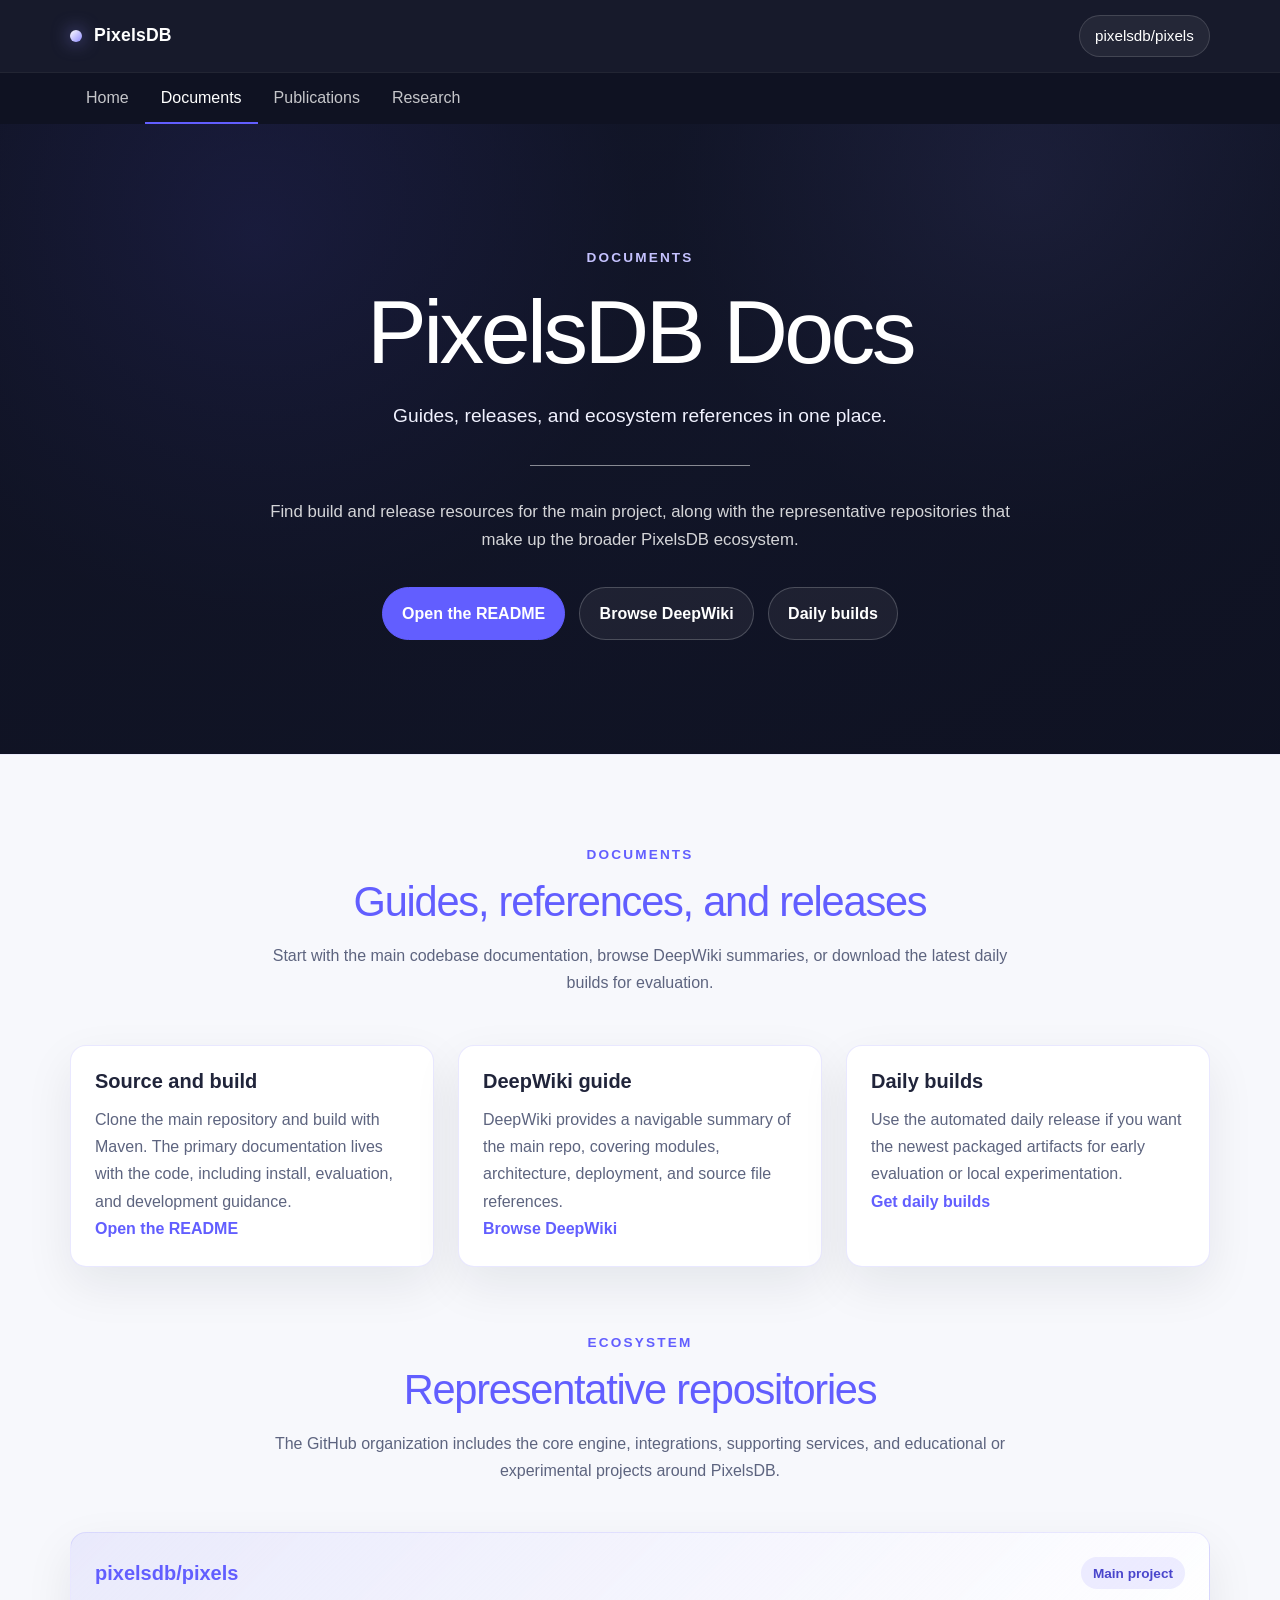
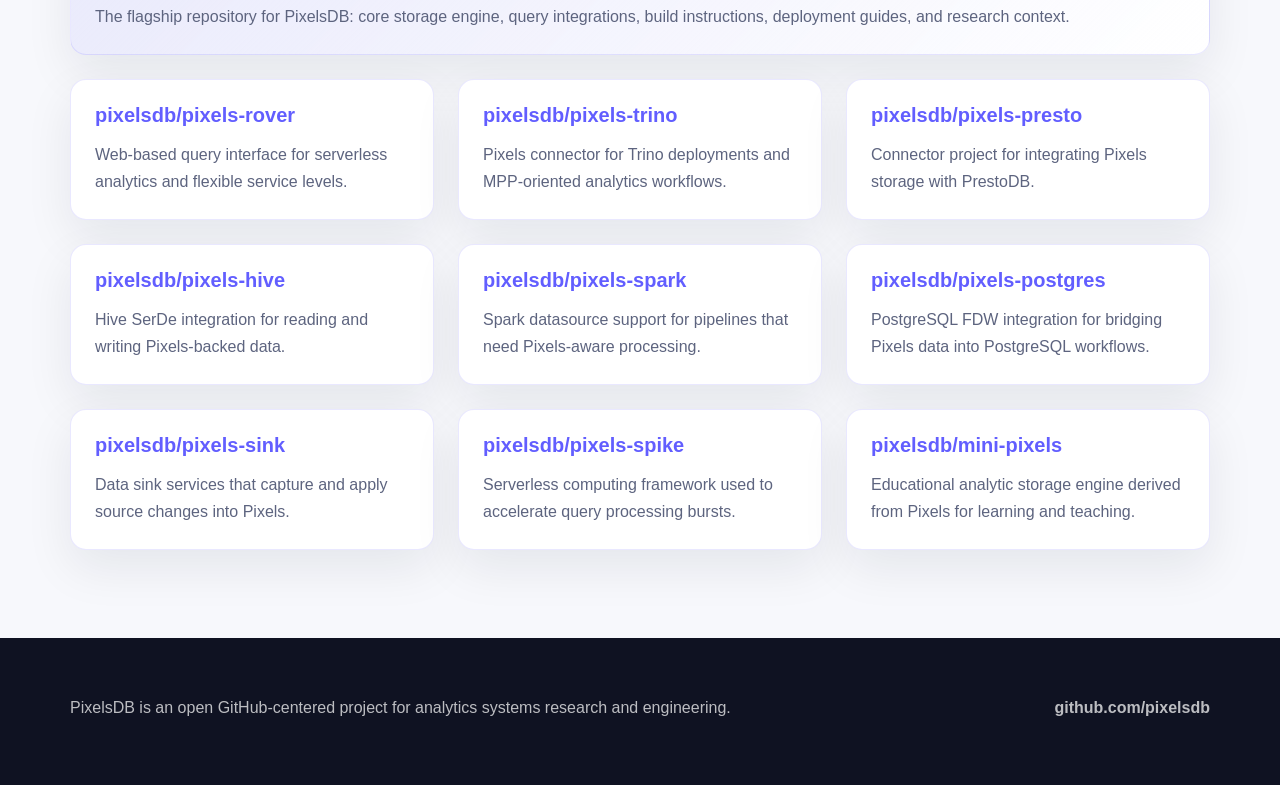
==== documents.html @ d4c9da3c "update style" ====
<!DOCTYPE html>
<html lang="en">
<head>
  <meta charset="UTF-8">
  <meta name="viewport" content="width=device-width, initial-scale=1.0">
  <meta
    name="description"
    content="Documentation, getting started resources, and ecosystem repositories for PixelsDB."
  >
  <title>PixelsDB Documents</title>
  <link rel="preconnect" href="https://img.shields.io">
  <link rel="stylesheet" href="styles.css">
</head>
<body>
  <header class="site-header">
    <div class="container site-header-top">
      <a class="brand" href="index.html">
        <span class="brand-mark" aria-hidden="true"></span>
        <span class="brand-text">PixelsDB</span>
      </a>
      <a class="source-link" href="https://github.com/pixelsdb/pixels">pixelsdb/pixels</a>
    </div>
    <nav class="site-nav" aria-label="Primary">
      <div class="container site-nav-list">
        <a class="nav-link" href="index.html">Home</a>
        <a class="nav-link nav-link-active" href="documents.html">Documents</a>
        <a class="nav-link" href="publications.html">Publications</a>
        <a class="nav-link" href="index.html#research">Research</a>
      </div>
    </nav>
  </header>

  <main id="top">
    <section class="hero">
      <div class="container">
        <p class="eyebrow">Documents</p>
        <h1>PixelsDB Docs</h1>
        <p class="hero-kicker">Guides, releases, and ecosystem references in one place.</p>
        <hr class="intro-divider">
        <p class="hero-text">
          Find build and release resources for the main project, along with the representative
          repositories that make up the broader PixelsDB ecosystem.
        </p>
        <div class="hero-actions">
          <a class="button button-primary" href="https://github.com/pixelsdb/pixels/blob/master/README.md">Open the README</a>
          <a class="button" href="https://deepwiki.com/pixelsdb/pixels">Browse DeepWiki</a>
          <a class="button" href="https://github.com/pixelsdb/pixels/releases/tag/daily-latest">Daily builds</a>
        </div>
      </div>
    </section>

    <section class="section">
      <div class="container">
        <div class="section-heading">
          <p class="eyebrow">Documents</p>
          <h2>Guides, references, and releases</h2>
          <p>
            Start with the main codebase documentation, browse DeepWiki summaries, or download the
            latest daily builds for evaluation.
          </p>
        </div>

        <div class="card-grid three-up">
          <article class="card">
            <h3>Source and build</h3>
            <p>
              Clone the main repository and build with Maven. The primary documentation lives with
              the code, including install, evaluation, and development guidance.
            </p>
            <a href="https://github.com/pixelsdb/pixels/blob/master/README.md">Open the README</a>
          </article>
          <article class="card">
            <h3>DeepWiki guide</h3>
            <p>
              DeepWiki provides a navigable summary of the main repo, covering modules, architecture,
              deployment, and source file references.
            </p>
            <a href="https://deepwiki.com/pixelsdb/pixels">Browse DeepWiki</a>
          </article>
          <article class="card">
            <h3>Daily builds</h3>
            <p>
              Use the automated daily release if you want the newest packaged artifacts for early
              evaluation or local experimentation.
            </p>
            <a href="https://github.com/pixelsdb/pixels/releases/tag/daily-latest">Get daily builds</a>
          </article>
        </div>

        <div class="section-heading section-heading-spaced">
          <p class="eyebrow">Ecosystem</p>
          <h2>Representative repositories</h2>
          <p>
            The GitHub organization includes the core engine, integrations, supporting services, and
            educational or experimental projects around PixelsDB.
          </p>
        </div>

        <div class="repo-grid">
          <article class="repo-card repo-card-featured">
            <div class="repo-card-header">
              <h3><a href="https://github.com/pixelsdb/pixels">pixelsdb/pixels</a></h3>
              <span class="repo-tag">Main project</span>
            </div>
            <p>
              The flagship repository for PixelsDB: core storage engine, query integrations, build
              instructions, deployment guides, and research context.
            </p>
          </article>

          <article class="repo-card">
            <h3><a href="https://github.com/pixelsdb/pixels-rover">pixelsdb/pixels-rover</a></h3>
            <p>Web-based query interface for serverless analytics and flexible service levels.</p>
          </article>

          <article class="repo-card">
            <h3><a href="https://github.com/pixelsdb/pixels-trino">pixelsdb/pixels-trino</a></h3>
            <p>Pixels connector for Trino deployments and MPP-oriented analytics workflows.</p>
          </article>

          <article class="repo-card">
            <h3><a href="https://github.com/pixelsdb/pixels-presto">pixelsdb/pixels-presto</a></h3>
            <p>Connector project for integrating Pixels storage with PrestoDB.</p>
          </article>

          <article class="repo-card">
            <h3><a href="https://github.com/pixelsdb/pixels-hive">pixelsdb/pixels-hive</a></h3>
            <p>Hive SerDe integration for reading and writing Pixels-backed data.</p>
          </article>

          <article class="repo-card">
            <h3><a href="https://github.com/pixelsdb/pixels-spark">pixelsdb/pixels-spark</a></h3>
            <p>Spark datasource support for pipelines that need Pixels-aware processing.</p>
          </article>

          <article class="repo-card">
            <h3><a href="https://github.com/pixelsdb/pixels-postgres">pixelsdb/pixels-postgres</a></h3>
            <p>PostgreSQL FDW integration for bridging Pixels data into PostgreSQL workflows.</p>
          </article>

          <article class="repo-card">
            <h3><a href="https://github.com/pixelsdb/pixels-sink">pixelsdb/pixels-sink</a></h3>
            <p>Data sink services that capture and apply source changes into Pixels.</p>
          </article>

          <article class="repo-card">
            <h3><a href="https://github.com/pixelsdb/pixels-spike">pixelsdb/pixels-spike</a></h3>
            <p>Serverless computing framework used to accelerate query processing bursts.</p>
          </article>

          <article class="repo-card">
            <h3><a href="https://github.com/pixelsdb/mini-pixels">pixelsdb/mini-pixels</a></h3>
            <p>Educational analytic storage engine derived from Pixels for learning and teaching.</p>
          </article>
        </div>
      </div>
    </section>
  </main>

  <footer class="site-footer">
    <div class="container footer-layout">
      <p>PixelsDB is an open GitHub-centered project for analytics systems research and engineering.</p>
      <p><a href="https://github.com/pixelsdb">github.com/pixelsdb</a></p>
    </div>
  </footer>
</body>
</html>
---- styles.css ----
:root {
  color-scheme: light;
  --bg: #f7f8fc;
  --bg-alt: #ffffff;
  --surface: #ffffff;
  --surface-muted: #f4f4ff;
  --header: #171a2b;
  --header-strong: #0f1222;
  --text: #20243a;
  --muted: #5d647f;
  --border: rgba(98, 94, 255, 0.14);
  --accent: #625eff;
  --accent-dark: #4a46cc;
  --accent-soft: rgba(98, 94, 255, 0.1);
  --shadow: 0 18px 48px rgba(16, 20, 40, 0.08);
  --radius: 16px;
  --content-width: 1140px;
}

* {
  box-sizing: border-box;
}

html {
  scroll-behavior: smooth;
}

body {
  margin: 0;
  font-family: Roboto, "Segoe UI", Helvetica, Arial, sans-serif;
  background: var(--bg);
  color: var(--text);
  line-height: 1.7;
}

a {
  color: var(--accent);
  text-decoration: none;
}

a:hover {
  color: var(--accent-dark);
}

img {
  max-width: 100%;
}

.container {
  width: min(100% - 2rem, var(--content-width));
  margin: 0 auto;
}

.site-header {
  position: static;
  background: var(--header);
  color: #ffffff;
  box-shadow: 0 8px 28px rgba(11, 13, 26, 0.22);
}

.site-header-top,
.footer-layout {
  display: flex;
  align-items: center;
  justify-content: space-between;
  gap: 1rem;
}

.site-header-top {
  min-height: 4.5rem;
}

.brand {
  display: inline-flex;
  align-items: center;
  gap: 0.75rem;
  color: #ffffff;
  font-size: 1.1rem;
  font-weight: 700;
  letter-spacing: 0.01em;
}

.brand:hover,
.source-link:hover,
.nav-link:hover {
  color: #ffffff;
}

.brand-mark {
  width: 12px;
  height: 12px;
  border-radius: 999px;
  background: linear-gradient(135deg, #ffffff 0%, #8f8bff 100%);
  box-shadow: 0 0 18px rgba(143, 139, 255, 0.7);
}

.source-link {
  display: inline-flex;
  align-items: center;
  min-height: 2.5rem;
  padding: 0.45rem 0.95rem;
  border: 1px solid rgba(255, 255, 255, 0.14);
  border-radius: 999px;
  background: rgba(255, 255, 255, 0.06);
  color: #ffffff;
  font-size: 0.95rem;
  font-weight: 500;
}

.site-nav {
  background: var(--header-strong);
  border-top: 1px solid rgba(255, 255, 255, 0.08);
}

.site-nav-list {
  display: flex;
  flex-wrap: wrap;
  gap: 0;
  overflow-x: auto;
}

.nav-link {
  display: inline-flex;
  align-items: center;
  min-height: 3.2rem;
  padding: 0 1rem;
  border-bottom: 2px solid transparent;
  color: rgba(255, 255, 255, 0.76);
  font-weight: 500;
  white-space: nowrap;
}

.nav-link:hover {
  background: rgba(255, 255, 255, 0.03);
}

.nav-link-active {
  border-bottom-color: var(--accent);
  color: #ffffff;
}

.hero {
  display: flex;
  align-items: center;
  min-height: 70vh;
  padding: 6rem 0 5.5rem;
  text-align: center;
  color: #ffffff;
  background:
    linear-gradient(180deg, rgba(15, 18, 34, 0.75), rgba(15, 18, 34, 0.9)),
    radial-gradient(circle at 20% 18%, rgba(98, 94, 255, 0.48), transparent 24rem),
    radial-gradient(circle at 80% 10%, rgba(141, 138, 255, 0.34), transparent 22rem),
    linear-gradient(135deg, #14182d 0%, #1b2240 55%, #121629 100%);
}

.hero .container {
  max-width: 980px;
}

.hero-copy {
  max-width: 860px;
  margin: 0 auto;
}

.section {
  padding: 5.5rem 0;
  border-top: 1px solid rgba(98, 94, 255, 0.08);
}

.section-alt {
  background: var(--bg-alt);
}

.eyebrow {
  margin: 0 0 0.75rem;
  font-size: 0.85rem;
  font-weight: 700;
  letter-spacing: 0.16em;
  text-transform: uppercase;
  color: #c5c2ff;
}

.section .eyebrow,
.section-heading .eyebrow {
  color: var(--accent);
}

h1,
h2,
h3 {
  margin: 0;
  line-height: 1.15;
}

h1 {
  font-size: clamp(3.4rem, 7vw, 6rem);
  font-weight: 400;
  letter-spacing: -0.04em;
  color: #ffffff;
}

h2 {
  font-size: clamp(2rem, 4vw, 2.6rem);
  font-weight: 500;
  letter-spacing: -0.03em;
  color: var(--accent);
}

h3 {
  font-size: 1.25rem;
  color: var(--text);
}

.hero-kicker {
  max-width: 34rem;
  margin: 1rem auto 0;
  font-size: 1.2rem;
  font-weight: 500;
  color: #f1f2ff;
}

.intro-divider {
  width: 220px;
  max-width: 80%;
  margin: 2rem auto;
  border: 0;
  border-top: 1px solid rgba(255, 255, 255, 0.5);
}

.hero-text,
.section-heading p,
.card p,
.repo-card p,
.publication p,
.site-footer p {
  color: var(--muted);
}

.hero-text {
  max-width: 48rem;
  margin: 0 auto;
  font-size: 1.05rem;
  color: rgba(255, 255, 255, 0.82);
}

.hero-actions {
  display: flex;
  justify-content: center;
  flex-wrap: wrap;
  gap: 0.875rem;
  margin-top: 2rem;
}

.button {
  display: inline-flex;
  align-items: center;
  justify-content: center;
  min-height: 2.9rem;
  padding: 0.75rem 1.2rem;
  border: 1px solid rgba(255, 255, 255, 0.2);
  border-radius: 999px;
  background: rgba(255, 255, 255, 0.06);
  color: #ffffff;
  font-weight: 600;
  transition: transform 0.2s ease, box-shadow 0.2s ease, background-color 0.2s ease;
}

.button:hover {
  transform: translateY(-1px);
  box-shadow: 0 10px 20px rgba(0, 0, 0, 0.18);
}

.button-primary {
  border-color: var(--accent);
  background: var(--accent);
}

.button-primary:hover {
  background: var(--accent-dark);
}

.section-heading {
  max-width: 48rem;
  margin: 0 auto 3rem;
  text-align: center;
}

.section-heading-spaced {
  margin-top: 4rem;
}

.card-grid,
.repo-grid,
.publication-list {
  display: grid;
  gap: 1.5rem;
}

.three-up {
  grid-template-columns: repeat(3, minmax(0, 1fr));
}

.four-up {
  grid-template-columns: repeat(4, minmax(0, 1fr));
}

.card,
.repo-card,
.publication {
  padding: 1.5rem;
  border: 1px solid var(--border);
  border-radius: var(--radius);
  background: var(--surface);
  box-shadow: var(--shadow);
  transition: transform 0.2s ease, box-shadow 0.2s ease;
}

.card:hover,
.repo-card:hover,
.publication:hover {
  transform: translateY(-2px);
  box-shadow: 0 24px 54px rgba(16, 20, 40, 0.12);
}

.card p,
.repo-card p,
.publication p {
  margin: 0.85rem 0 0;
}

.card a,
.repo-card a {
  font-weight: 600;
}

.repo-grid {
  grid-template-columns: repeat(3, minmax(0, 1fr));
}

.repo-card-featured {
  grid-column: span 3;
  background: linear-gradient(135deg, rgba(98, 94, 255, 0.09), rgba(255, 255, 255, 0.96));
}

.repo-card-header {
  display: flex;
  align-items: center;
  justify-content: space-between;
  gap: 1rem;
}

.repo-tag {
  display: inline-flex;
  align-items: center;
  min-height: 2rem;
  padding: 0.2rem 0.75rem;
  border-radius: 999px;
  background: var(--accent-soft);
  color: var(--accent-dark);
  font-size: 0.85rem;
  font-weight: 700;
}

.publication-list {
  grid-template-columns: repeat(2, minmax(0, 1fr));
}

.publication p {
  font-weight: 600;
  color: var(--accent-dark);
}

.site-footer {
  padding: 2.5rem 0 3rem;
  background: var(--header-strong);
  color: rgba(255, 255, 255, 0.72);
}

.site-footer p,
.site-footer a {
  color: rgba(255, 255, 255, 0.72);
}

.site-footer a {
  font-weight: 600;
}

@media (max-width: 960px) {
  .three-up,
  .four-up,
  .repo-grid,
  .publication-list {
    grid-template-columns: 1fr;
  }

  .repo-card-featured {
    grid-column: auto;
  }
}

@media (max-width: 720px) {
  .site-header-top,
  .footer-layout {
    flex-direction: column;
    align-items: flex-start;
  }

  .hero,
  .section {
    padding: 4.5rem 0;
  }

  .hero {
    min-height: auto;
  }

  h1 {
    font-size: clamp(2.8rem, 14vw, 4.2rem);
  }

  .site-nav-list {
    width: 100%;
  }
}
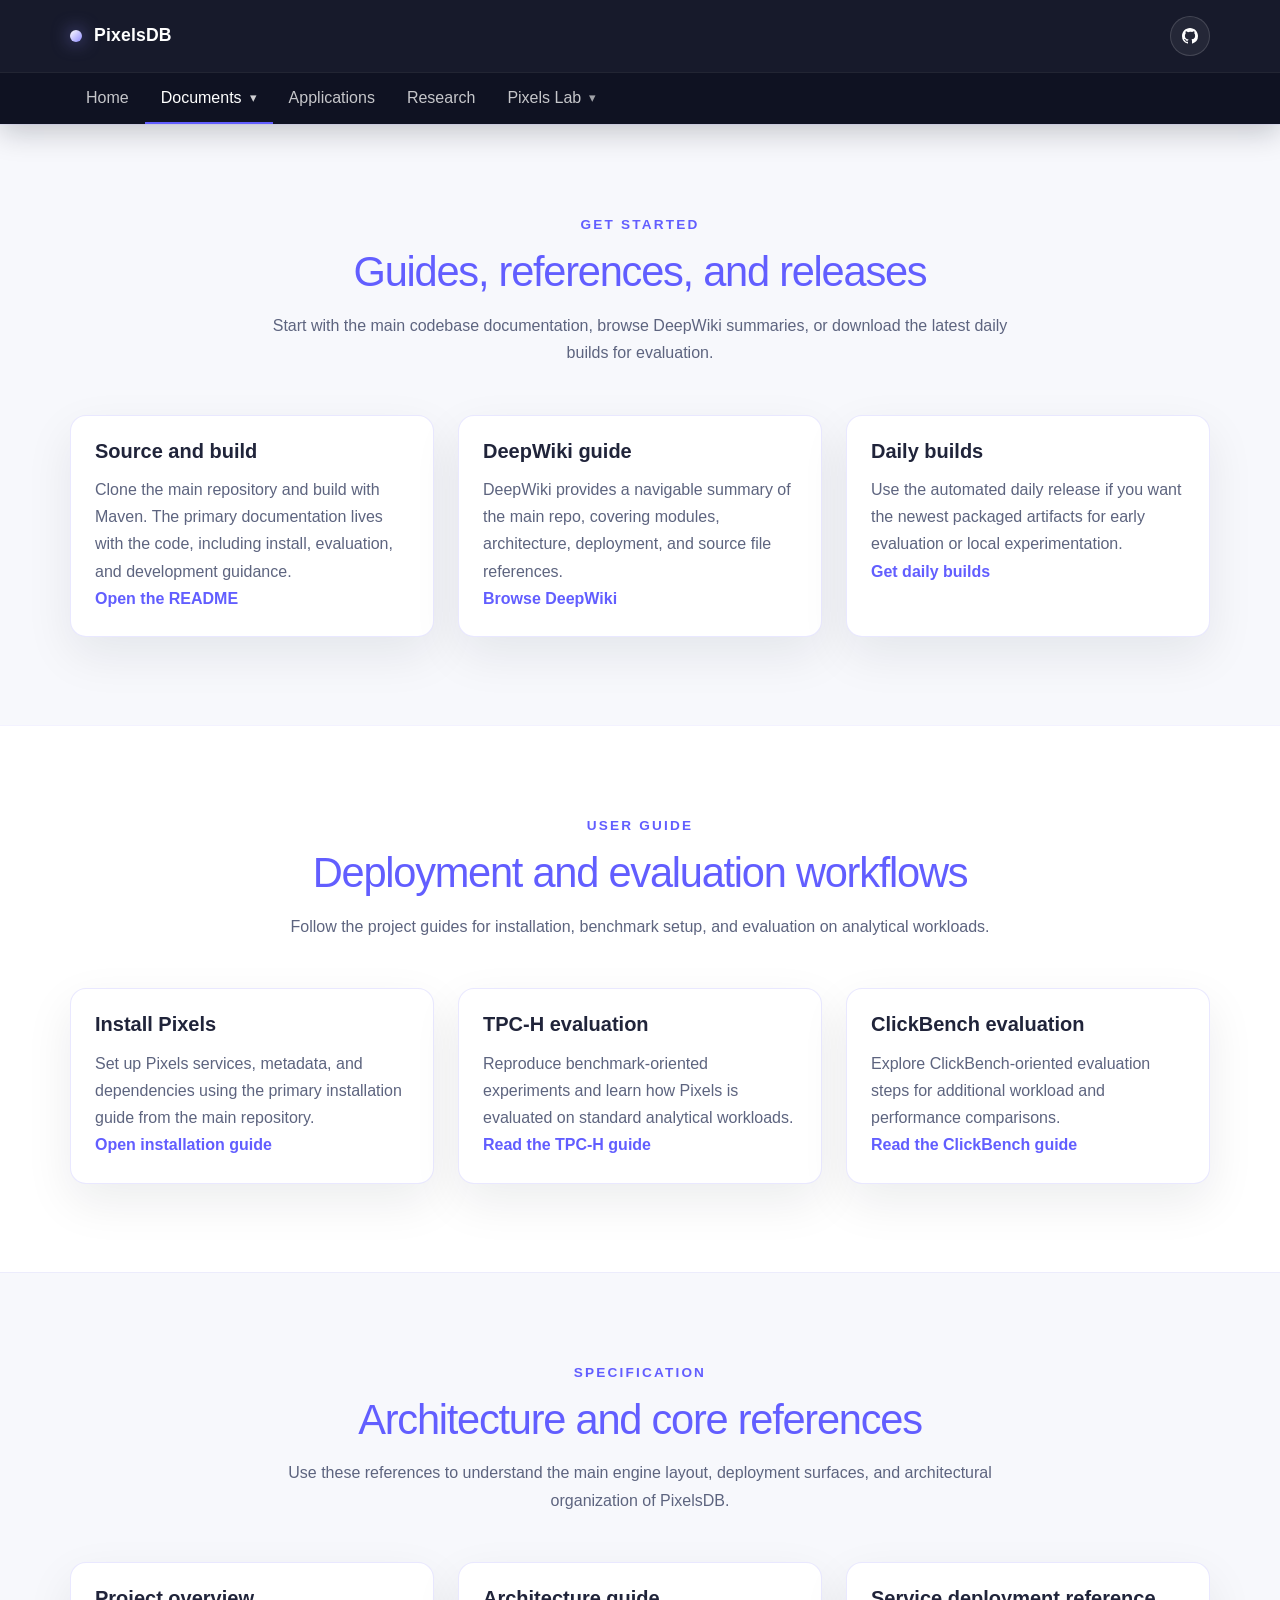
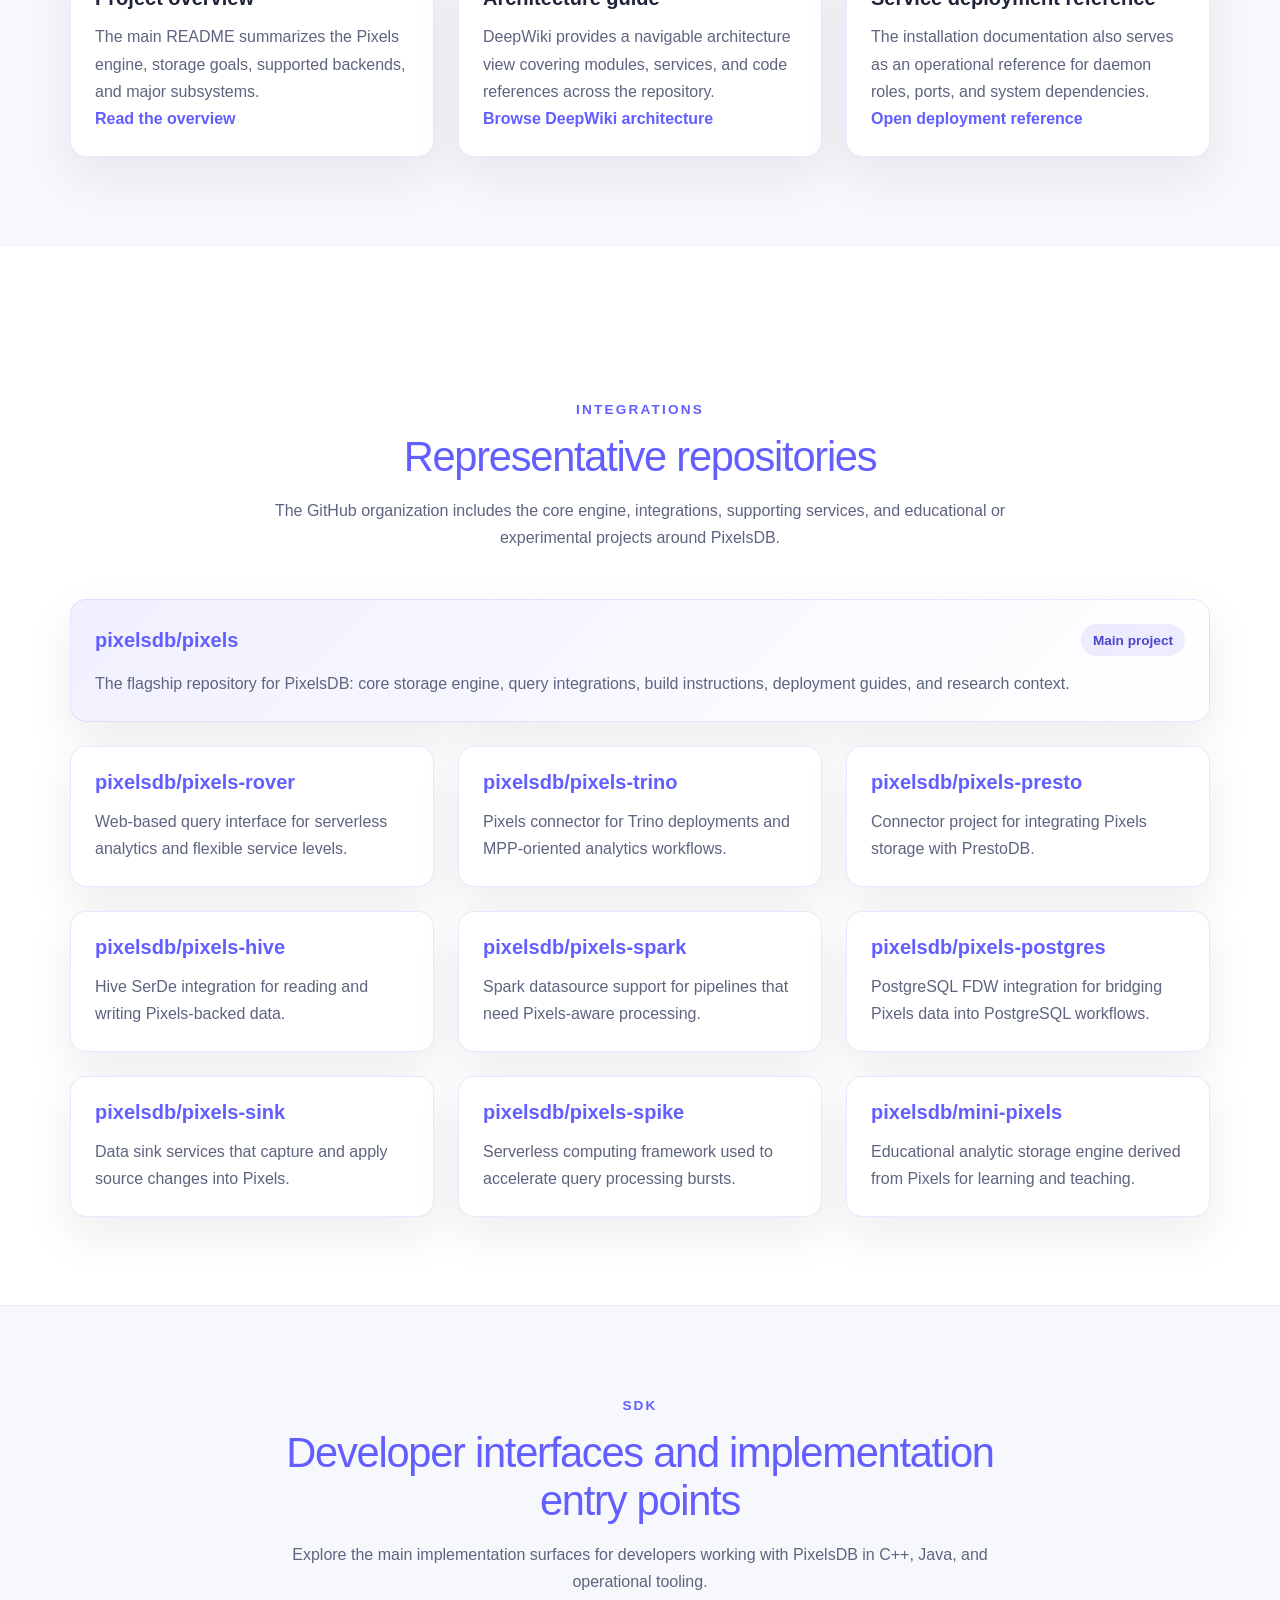
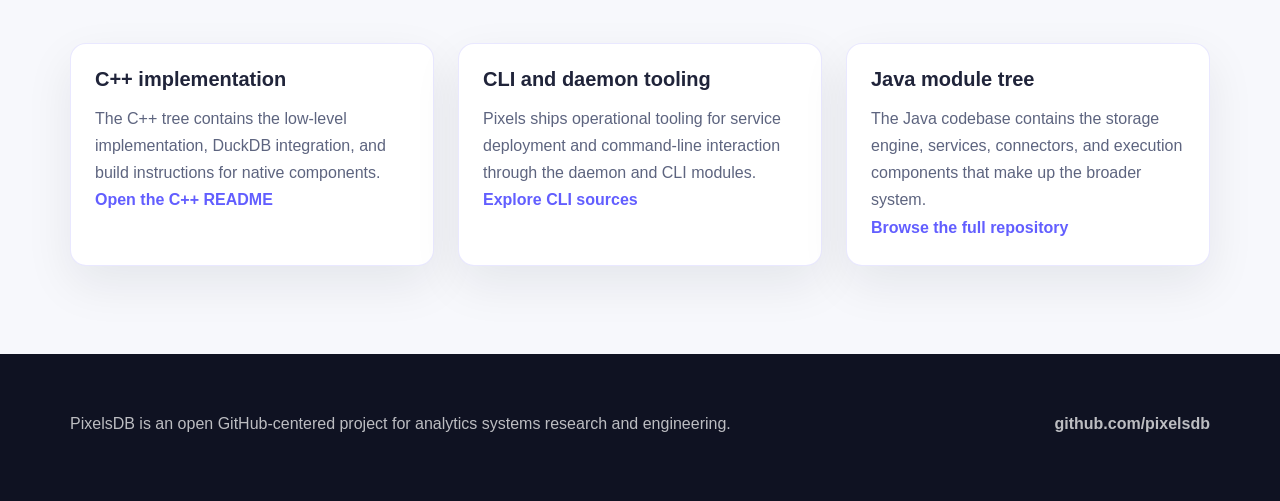
==== commit 8eac83f7: "revise menu" ====
--- a/documents.html
+++ b/documents.html
@@ -18,41 +18,49 @@
         <span class="brand-mark" aria-hidden="true"></span>
         <span class="brand-text">PixelsDB</span>
       </a>
-      <a class="source-link" href="https://github.com/pixelsdb/pixels">pixelsdb/pixels</a>
+      <div class="header-actions">
+        <a class="source-link icon-link" href="https://github.com/pixelsdb/pixels" aria-label="Open PixelsDB on GitHub" title="Open PixelsDB on GitHub">
+          <svg class="header-icon" viewBox="0 0 16 16" aria-hidden="true" fill="currentColor">
+            <path d="M8 0C3.58 0 0 3.58 0 8a8 8 0 0 0 5.47 7.59c.4.07.55-.17.55-.38 0-.19-.01-.82-.01-1.49-2.01.37-2.53-.49-2.69-.94-.09-.23-.48-.94-.82-1.13-.28-.15-.68-.52-.01-.53.63-.01 1.08.58 1.23.82.72 1.21 1.87.87 2.33.66.07-.52.28-.87.5-1.07-1.78-.2-3.64-.89-3.64-3.95 0-.87.31-1.59.82-2.15-.08-.2-.36-1.02.08-2.12 0 0 .67-.21 2.2.82A7.5 7.5 0 0 1 8 3.8c.68 0 1.37.09 2.02.27 1.53-1.04 2.2-.82 2.2-.82.44 1.1.16 1.92.08 2.12.51.56.82 1.27.82 2.15 0 3.07-1.87 3.75-3.65 3.95.29.25.54.73.54 1.48 0 1.07-.01 1.93-.01 2.2 0 .21.15.46.55.38A8.01 8.01 0 0 0 16 8c0-4.42-3.58-8-8-8Z"></path>
+          </svg>
+        </a>
+      </div>
     </div>
     <nav class="site-nav" aria-label="Primary">
       <div class="container site-nav-list">
         <a class="nav-link" href="index.html">Home</a>
-        <a class="nav-link nav-link-active" href="documents.html">Documents</a>
-        <a class="nav-link" href="publications.html">Publications</a>
-        <a class="nav-link" href="index.html#research">Research</a>
+        <details class="nav-dropdown">
+          <summary class="nav-link nav-summary nav-link-active">Documents</summary>
+          <div class="nav-menu">
+            <a href="documents.html#get-started">Get Started</a>
+            <a href="documents.html#user-guide">User Guide</a>
+            <a href="documents.html#specification">Specification</a>
+            <a href="documents.html#integrations">Integrations</a>
+            <a href="documents.html#sdk">SDK</a>
+          </div>
+        </details>
+        <a class="nav-link" href="applications.html">Applications</a>
+        <a class="nav-link" href="research.html">Research</a>
+        <details class="nav-dropdown">
+          <summary class="nav-link nav-summary">Pixels Lab</summary>
+          <div class="nav-menu">
+            <a href="team.html#members">Members</a>
+            <a href="team.html#research-projects">Research Projects</a>
+            <a href="team.html#student-projects">Student Projects</a>
+            <a href="team.html#publications">Publications</a>
+            <a href="team.html#awards">Awards</a>
+            <a href="team.html#sponsors">Sponsors</a>
+          </div>
+        </details>
       </div>
     </nav>
   </header>
 
   <main id="top">
-    <section class="hero">
-      <div class="container">
-        <p class="eyebrow">Documents</p>
-        <h1>PixelsDB Docs</h1>
-        <p class="hero-kicker">Guides, releases, and ecosystem references in one place.</p>
-        <hr class="intro-divider">
-        <p class="hero-text">
-          Find build and release resources for the main project, along with the representative
-          repositories that make up the broader PixelsDB ecosystem.
-        </p>
-        <div class="hero-actions">
-          <a class="button button-primary" href="https://github.com/pixelsdb/pixels/blob/master/README.md">Open the README</a>
-          <a class="button" href="https://deepwiki.com/pixelsdb/pixels">Browse DeepWiki</a>
-          <a class="button" href="https://github.com/pixelsdb/pixels/releases/tag/daily-latest">Daily builds</a>
-        </div>
-      </div>
-    </section>
-
-    <section class="section">
-      <div class="container">
-        <div class="section-heading">
-          <p class="eyebrow">Documents</p>
+    <section id="get-started" class="section">
+      <div class="container">
+        <div class="section-heading">
+          <p class="eyebrow">Get Started</p>
           <h2>Guides, references, and releases</h2>
           <p>
             Start with the main codebase documentation, browse DeepWiki summaries, or download the
@@ -86,9 +94,91 @@
             <a href="https://github.com/pixelsdb/pixels/releases/tag/daily-latest">Get daily builds</a>
           </article>
         </div>
-
+      </div>
+    </section>
+
+    <section id="user-guide" class="section section-alt">
+      <div class="container">
+        <div class="section-heading">
+          <p class="eyebrow">User Guide</p>
+          <h2>Deployment and evaluation workflows</h2>
+          <p>
+            Follow the project guides for installation, benchmark setup, and evaluation on
+            analytical workloads.
+          </p>
+        </div>
+        <div class="card-grid three-up">
+          <article class="card">
+            <h3>Install Pixels</h3>
+            <p>
+              Set up Pixels services, metadata, and dependencies using the primary installation
+              guide from the main repository.
+            </p>
+            <a href="https://github.com/pixelsdb/pixels/blob/master/docs/INSTALL.md">Open installation guide</a>
+          </article>
+          <article class="card">
+            <h3>TPC-H evaluation</h3>
+            <p>
+              Reproduce benchmark-oriented experiments and learn how Pixels is evaluated on standard
+              analytical workloads.
+            </p>
+            <a href="https://github.com/pixelsdb/pixels/blob/master/docs/TPC-H.md">Read the TPC-H guide</a>
+          </article>
+          <article class="card">
+            <h3>ClickBench evaluation</h3>
+            <p>
+              Explore ClickBench-oriented evaluation steps for additional workload and performance
+              comparisons.
+            </p>
+            <a href="https://github.com/pixelsdb/pixels/blob/master/docs/CLICKBENCH.md">Read the ClickBench guide</a>
+          </article>
+        </div>
+      </div>
+    </section>
+
+    <section id="specification" class="section">
+      <div class="container">
+        <div class="section-heading">
+          <p class="eyebrow">Specification</p>
+          <h2>Architecture and core references</h2>
+          <p>
+            Use these references to understand the main engine layout, deployment surfaces, and
+            architectural organization of PixelsDB.
+          </p>
+        </div>
+        <div class="card-grid three-up">
+          <article class="card">
+            <h3>Project overview</h3>
+            <p>
+              The main README summarizes the Pixels engine, storage goals, supported backends, and
+              major subsystems.
+            </p>
+            <a href="https://github.com/pixelsdb/pixels/blob/master/README.md">Read the overview</a>
+          </article>
+          <article class="card">
+            <h3>Architecture guide</h3>
+            <p>
+              DeepWiki provides a navigable architecture view covering modules, services, and code
+              references across the repository.
+            </p>
+            <a href="https://deepwiki.com/pixelsdb/pixels">Browse DeepWiki architecture</a>
+          </article>
+          <article class="card">
+            <h3>Service deployment reference</h3>
+            <p>
+              The installation documentation also serves as an operational reference for daemon
+              roles, ports, and system dependencies.
+            </p>
+            <a href="https://github.com/pixelsdb/pixels/blob/master/docs/INSTALL.md">Open deployment reference</a>
+          </article>
+        </div>
+      </div>
+    </section>
+
+    <section id="integrations" class="section section-alt">
+      <div class="container">
         <div class="section-heading section-heading-spaced">
-          <p class="eyebrow">Ecosystem</p>
+          <p class="eyebrow">Integrations</p>
           <h2>Representative repositories</h2>
           <p>
             The GitHub organization includes the core engine, integrations, supporting services, and
@@ -151,6 +241,45 @@
           <article class="repo-card">
             <h3><a href="https://github.com/pixelsdb/mini-pixels">pixelsdb/mini-pixels</a></h3>
             <p>Educational analytic storage engine derived from Pixels for learning and teaching.</p>
+          </article>
+        </div>
+      </div>
+    </section>
+
+    <section id="sdk" class="section">
+      <div class="container">
+        <div class="section-heading">
+          <p class="eyebrow">SDK</p>
+          <h2>Developer interfaces and implementation entry points</h2>
+          <p>
+            Explore the main implementation surfaces for developers working with PixelsDB in C++,
+            Java, and operational tooling.
+          </p>
+        </div>
+        <div class="card-grid three-up">
+          <article class="card">
+            <h3>C++ implementation</h3>
+            <p>
+              The C++ tree contains the low-level implementation, DuckDB integration, and build
+              instructions for native components.
+            </p>
+            <a href="https://github.com/pixelsdb/pixels/blob/master/cpp/README.md">Open the C++ README</a>
+          </article>
+          <article class="card">
+            <h3>CLI and daemon tooling</h3>
+            <p>
+              Pixels ships operational tooling for service deployment and command-line interaction
+              through the daemon and CLI modules.
+            </p>
+            <a href="https://github.com/pixelsdb/pixels/tree/master/pixels-cli">Explore CLI sources</a>
+          </article>
+          <article class="card">
+            <h3>Java module tree</h3>
+            <p>
+              The Java codebase contains the storage engine, services, connectors, and execution
+              components that make up the broader system.
+            </p>
+            <a href="https://github.com/pixelsdb/pixels">Browse the full repository</a>
           </article>
         </div>
       </div>
--- a/styles.css
+++ b/styles.css
@@ -70,6 +70,13 @@
   min-height: 4.5rem;
 }
 
+.header-actions {
+  display: inline-flex;
+  align-items: center;
+  gap: 0.75rem;
+  flex-wrap: wrap;
+}
+
 .brand {
   display: inline-flex;
   align-items: center;
@@ -97,6 +104,7 @@
 .source-link {
   display: inline-flex;
   align-items: center;
+  gap: 0.55rem;
   min-height: 2.5rem;
   padding: 0.45rem 0.95rem;
   border: 1px solid rgba(255, 255, 255, 0.14);
@@ -107,6 +115,19 @@
   font-weight: 500;
 }
 
+.icon-link {
+  justify-content: center;
+  width: 2.5rem;
+  min-width: 2.5rem;
+  padding: 0;
+}
+
+.header-icon {
+  width: 1rem;
+  height: 1rem;
+  flex: 0 0 auto;
+}
+
 .site-nav {
   background: var(--header-strong);
   border-top: 1px solid rgba(255, 255, 255, 0.08);
@@ -116,7 +137,8 @@
   display: flex;
   flex-wrap: wrap;
   gap: 0;
-  overflow-x: auto;
+  align-items: stretch;
+  overflow: visible;
 }
 
 .nav-link {
@@ -137,6 +159,73 @@
 .nav-link-active {
   border-bottom-color: var(--accent);
   color: #ffffff;
+}
+
+.nav-dropdown {
+  position: relative;
+  display: flex;
+  align-items: stretch;
+  flex: 0 0 auto;
+}
+
+.nav-summary {
+  list-style: none;
+  cursor: pointer;
+}
+
+.nav-summary::-webkit-details-marker {
+  display: none;
+}
+
+.nav-summary::after {
+  content: "▾";
+  margin-left: 0.5rem;
+  font-size: 0.8rem;
+  opacity: 0.8;
+}
+
+.nav-dropdown[open] .nav-summary,
+.nav-dropdown:hover .nav-summary {
+  background: rgba(255, 255, 255, 0.03);
+}
+
+.nav-summary.nav-link-active {
+  border-bottom-color: var(--accent);
+  color: #ffffff;
+}
+
+.nav-menu {
+  position: absolute;
+  top: calc(100% + 0.35rem);
+  left: 0;
+  z-index: 20;
+  display: none;
+  min-width: 14rem;
+  max-width: min(18rem, calc(100vw - 2rem));
+  padding: 0.5rem;
+  border: 1px solid var(--border);
+  border-radius: 0.9rem;
+  background: var(--surface);
+  box-shadow: 0 18px 40px rgba(10, 16, 32, 0.22);
+}
+
+.nav-dropdown[open] .nav-menu,
+.nav-dropdown:hover .nav-menu {
+  display: block;
+}
+
+.nav-menu a {
+  display: block;
+  padding: 0.7rem 0.85rem;
+  border-radius: 0.65rem;
+  color: var(--text);
+  font-size: 0.95rem;
+  font-weight: 500;
+}
+
+.nav-menu a:hover {
+  background: var(--accent-soft);
+  color: var(--accent-dark);
 }
 
 .hero {
@@ -420,5 +509,16 @@
 
   .site-nav-list {
     width: 100%;
-  }
-}
+    overflow: visible;
+  }
+
+  .nav-dropdown {
+    width: auto;
+  }
+
+  .nav-menu {
+    position: absolute;
+    min-width: 14rem;
+    margin: 0;
+  }
+}
